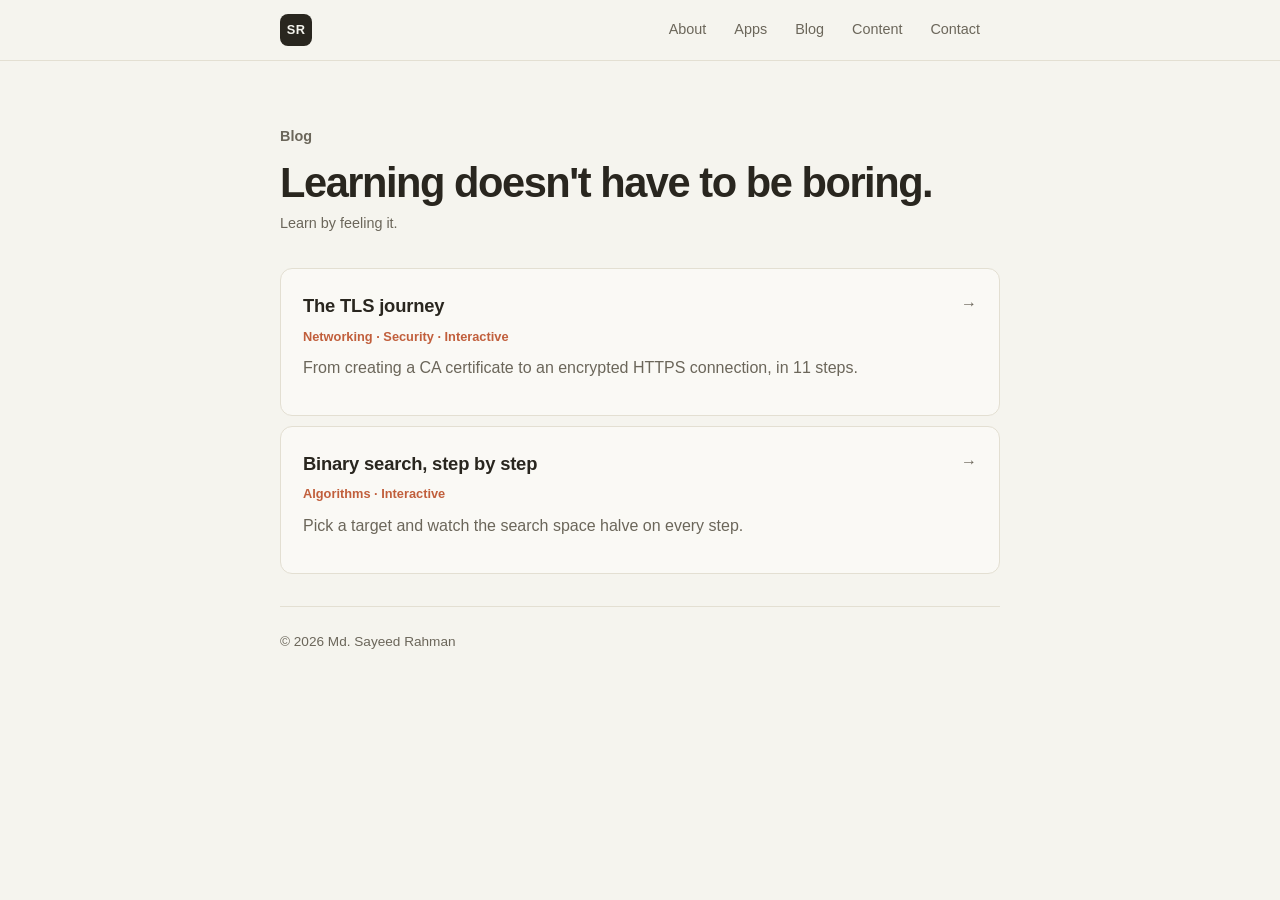
==== blog/index.html @ 5da88f7f "add advanced https tls journey blog" ====
<!DOCTYPE html>
<html lang="en">
<head>
  <meta charset="UTF-8">
  <meta name="viewport" content="width=device-width, initial-scale=1">
  <title>Blog · Md. Sayeed Rahman</title>
  <meta name="description" content="Interactive articles for learning software engineering concepts visually.">
  <link rel="stylesheet" href="../styles.css">
</head>
<body>
  <header class="topbar">
    <div class="wrap bar">
      <a class="brand" href="../index.html" aria-label="Home">SR</a>
      <nav aria-label="Primary">
        <a href="../index.html#about">About</a>
        <a href="../index.html#apps">Apps</a>
        <a href="../index.html#blog">Blog</a>
        <a href="../index.html#content">Content</a>
        <a href="../index.html#contact">Contact</a>
      </nav>
    </div>
  </header>

  <main class="wrap doc">
    <p class="eyebrow">Blog</p>
    <h1>Learning doesn't have to be boring.</h1>
    <p class="meta">Learn by feeling it.</p>

    <!-- Add a new post: copy the card below and point it at blog/<slug>/ -->
    <div class="cards cards-full">
      <a class="card project" href="tls-journey/index.html">
        <div>
          <h3>The TLS journey</h3>
          <p class="kind">Networking · Security · Interactive</p>
          <p>From creating a CA certificate to an encrypted HTTPS connection, in 11 steps.</p>
        </div>
        <span class="arrow" aria-hidden="true">→</span>
      </a>
      <a class="card project" href="binary-search/index.html">
        <div>
          <h3>Binary search, step by step</h3>
          <p class="kind">Algorithms · Interactive</p>
          <p>Pick a target and watch the search space halve on every step.</p>
        </div>
        <span class="arrow" aria-hidden="true">→</span>
      </a>
    </div>

    <footer>
      <span>© <span id="year"></span> Md. Sayeed Rahman</span>
    </footer>
  </main>

  <script>
    document.getElementById("year").textContent = new Date().getFullYear();
  </script>
</body>
</html>
---- styles.css ----
:root {
  --bg: #f5f4ee;
  --surface: #faf9f5;
  --ink: #29261f;
  --muted: #6b665a;
  --line: #e3dfd2;
  --accent: #c15f3c;
  --accent-soft: #ece8da;
  --trust: #1f6b3a;
  --trust-soft: #e8f4ec;
  --trust-hover: #d9eee0;
  --trust-line: #b9d9c3;
  --sans: "Helvetica Neue", Helvetica, Arial, sans-serif;
}

* { box-sizing: border-box; }
html { scroll-behavior: smooth; }
body {
  margin: 0;
  background: var(--bg);
  color: var(--ink);
  font-family: var(--sans);
  font-size: 16px;
  line-height: 1.65;
  -webkit-font-smoothing: antialiased;
}
a { color: inherit; text-decoration: none; }
:focus-visible { outline: 2px solid var(--accent); outline-offset: 3px; border-radius: 6px; }

.wrap { width: min(720px, calc(100% - 40px)); margin: 0 auto; }

/* Top bar */
.topbar {
  position: sticky;
  top: 0;
  z-index: 10;
  background: color-mix(in srgb, var(--bg) 80%, transparent);
  backdrop-filter: blur(10px);
  -webkit-backdrop-filter: blur(10px);
  border-bottom: 1px solid var(--line);
}
.bar { display: flex; align-items: center; justify-content: space-between; height: 60px; }
.brand {
  display: grid;
  place-items: center;
  width: 32px;
  height: 32px;
  border-radius: 8px;
  background: var(--ink);
  color: var(--bg);
  font-size: 0.8rem;
  font-weight: 700;
  letter-spacing: 0.02em;
}
nav { display: flex; gap: 4px; margin-left: auto; margin-right: 8px; }
nav a {
  padding: 6px 12px;
  border-radius: 8px;
  font-size: 0.9rem;
  color: var(--muted);
  transition: color 0.15s, background 0.15s;
}
nav a:hover { color: var(--ink); }
nav a.active { color: var(--ink); background: var(--accent-soft); }

/* Hero */
.hero { padding: 96px 0 72px; }
.eyebrow { margin: 0 0 14px; font-size: 0.9rem; color: var(--accent); font-weight: 600; }
h1 {
  margin: 0 0 18px;
  font-size: clamp(2.4rem, 7vw, 3.6rem);
  line-height: 1.05;
  letter-spacing: -0.035em;
  font-weight: 700;
}
.lede { margin: 0 0 24px; max-width: 34rem; font-size: 1.15rem; color: var(--muted); }

.tags { display: flex; flex-wrap: wrap; gap: 8px; margin: 0 0 32px; padding: 0; list-style: none; }
.tags li {
  padding: 4px 12px;
  border: 1px solid var(--line);
  border-radius: 999px;
  background: var(--surface);
  font-size: 0.85rem;
  color: var(--muted);
}

.actions { display: flex; flex-wrap: wrap; gap: 10px; }
.btn {
  display: inline-flex;
  align-items: center;
  padding: 10px 18px;
  border: 1px solid var(--line);
  border-radius: 10px;
  background: var(--surface);
  font-size: 0.92rem;
  font-weight: 600;
  transition: border-color 0.15s, transform 0.15s;
}
.btn:hover { border-color: var(--muted); }
.btn-primary { background: var(--ink); color: var(--bg); border-color: var(--ink); }
.btn-primary:hover { border-color: var(--ink); transform: translateY(-1px); }

.stats { display: flex; flex-wrap: wrap; gap: 40px; margin: 56px 0 0; padding-top: 28px; border-top: 1px solid var(--line); }
.stats dt { font-size: 1.6rem; font-weight: 700; letter-spacing: -0.02em; }
.stats dd { margin: 0; font-size: 0.85rem; color: var(--muted); }

/* Sections */
section[id] { padding: 48px 0; scroll-margin-top: 60px; }
h2 {
  margin: 0 0 16px;
  font-size: 0.8rem;
  font-weight: 600;
  letter-spacing: 0.1em;
  text-transform: uppercase;
  color: var(--muted);
}
section p { margin: 0 0 14px; color: var(--muted); }
section p:last-child { margin-bottom: 0; }
#about p { color: var(--ink); }

/* Cards */
.card {
  display: flex;
  justify-content: space-between;
  align-items: center;
  gap: 16px;
  padding: 16px 18px;
  border: 1px solid var(--line);
  border-radius: 12px;
  background: var(--surface);
  transition: border-color 0.15s, transform 0.15s;
}
.card:hover { border-color: var(--accent); transform: translateY(-1px); }
.arrow { color: var(--muted); transition: color 0.15s, transform 0.15s; }
.card:hover .arrow { color: var(--accent); transform: translate(2px, -2px); }

.ico { width: 18px; height: 18px; flex: none; fill: none; stroke: currentColor; stroke-width: 2; stroke-linecap: round; stroke-linejoin: round; }
.label, .project h3 { display: flex; align-items: center; gap: 10px; }
.project { position: relative; padding: 22px; align-items: flex-start; }
.project h3 { margin: 0 0 4px; font-size: 1.15rem; letter-spacing: -0.01em; }
.project p { margin: 0; }
/* Stretched link: makes the whole card clickable while allowing other links inside it */
.stretch::after { content: ""; position: absolute; inset: 0; border-radius: 12px; }
.project p.kind { margin-bottom: 8px; font-size: 0.8rem; font-weight: 600; color: var(--accent); }

/* Green pill for privacy/security links inside a card */
.trust-badge {
  display: inline-flex;
  align-items: center;
  gap: 8px;
  position: relative; /* sits above the card's stretched link */
  margin-top: 14px;
  padding: 6px 12px;
  border: 1px solid var(--trust-line);
  border-radius: 999px;
  background: var(--trust-soft);
  font-size: 0.82rem;
  font-weight: 600;
  color: var(--trust);
  transition: background 0.15s, border-color 0.15s;
}
.trust-badge:hover { background: var(--trust-hover); border-color: var(--trust); }

/* Card grid: 2 per row on desktop, 1 on mobile; a lone last card is centered */
.cards { display: flex; flex-wrap: wrap; justify-content: center; gap: 10px; }
.cards > .project { flex: 0 1 calc(50% - 5px); min-width: 0; }
/* Modifier: every card takes the full row (use while a section has a single item) */
.cards-full > .project { flex-basis: 100%; }

.links { display: grid; grid-template-columns: 1fr 1fr; gap: 10px; margin: 20px 0 0; padding: 0; list-style: none; }
.links .card { font-size: 0.95rem; font-weight: 500; overflow-wrap: anywhere; }
/* Modifier: item spans both columns */
.links .wide { grid-column: 1 / -1; }
.links small { display: block; font-size: 0.8rem; font-weight: 400; color: var(--muted); }
.links .email { position: relative; }
.links .email .card { padding-right: 96px; }
.copy-btn {
  position: absolute;
  top: 50%;
  right: 14px;
  transform: translateY(-50%);
  padding: 4px 10px;
  border: 1px solid var(--line);
  border-radius: 6px;
  background: var(--bg);
  color: var(--muted);
  font: inherit;
  font-size: 0.78rem;
  cursor: pointer;
}
.copy-btn:hover { color: var(--ink); border-color: var(--muted); }

/* Long-form pages (privacy policy) */
.doc { padding-top: 64px; }
.doc h1 { font-size: clamp(2rem, 5vw, 2.6rem); margin-bottom: 8px; }
.doc .meta { margin: 0 0 32px; font-size: 0.9rem; color: var(--muted); }
.doc h2 { margin: 36px 0 10px; font-size: 1.1rem; letter-spacing: -0.01em; text-transform: none; color: var(--ink); }
.doc p, .doc li { color: var(--muted); }
.doc p { margin: 0 0 12px; }
.doc ul { margin: 0 0 12px; padding-left: 20px; }
.doc strong { color: var(--ink); }

footer { margin-top: 32px; padding: 24px 0 40px; border-top: 1px solid var(--line); font-size: 0.85rem; color: var(--muted); }

@media (max-width: 560px) {
  .hero { padding: 56px 0 48px; }
  .links { grid-template-columns: 1fr; }
  .cards > .project { flex-basis: 100%; }
  nav a { padding: 6px 8px; }
  .stats { gap: 28px; }
}

@media (prefers-reduced-motion: reduce) {
  html { scroll-behavior: auto; }
  * { transition: none !important; }
}
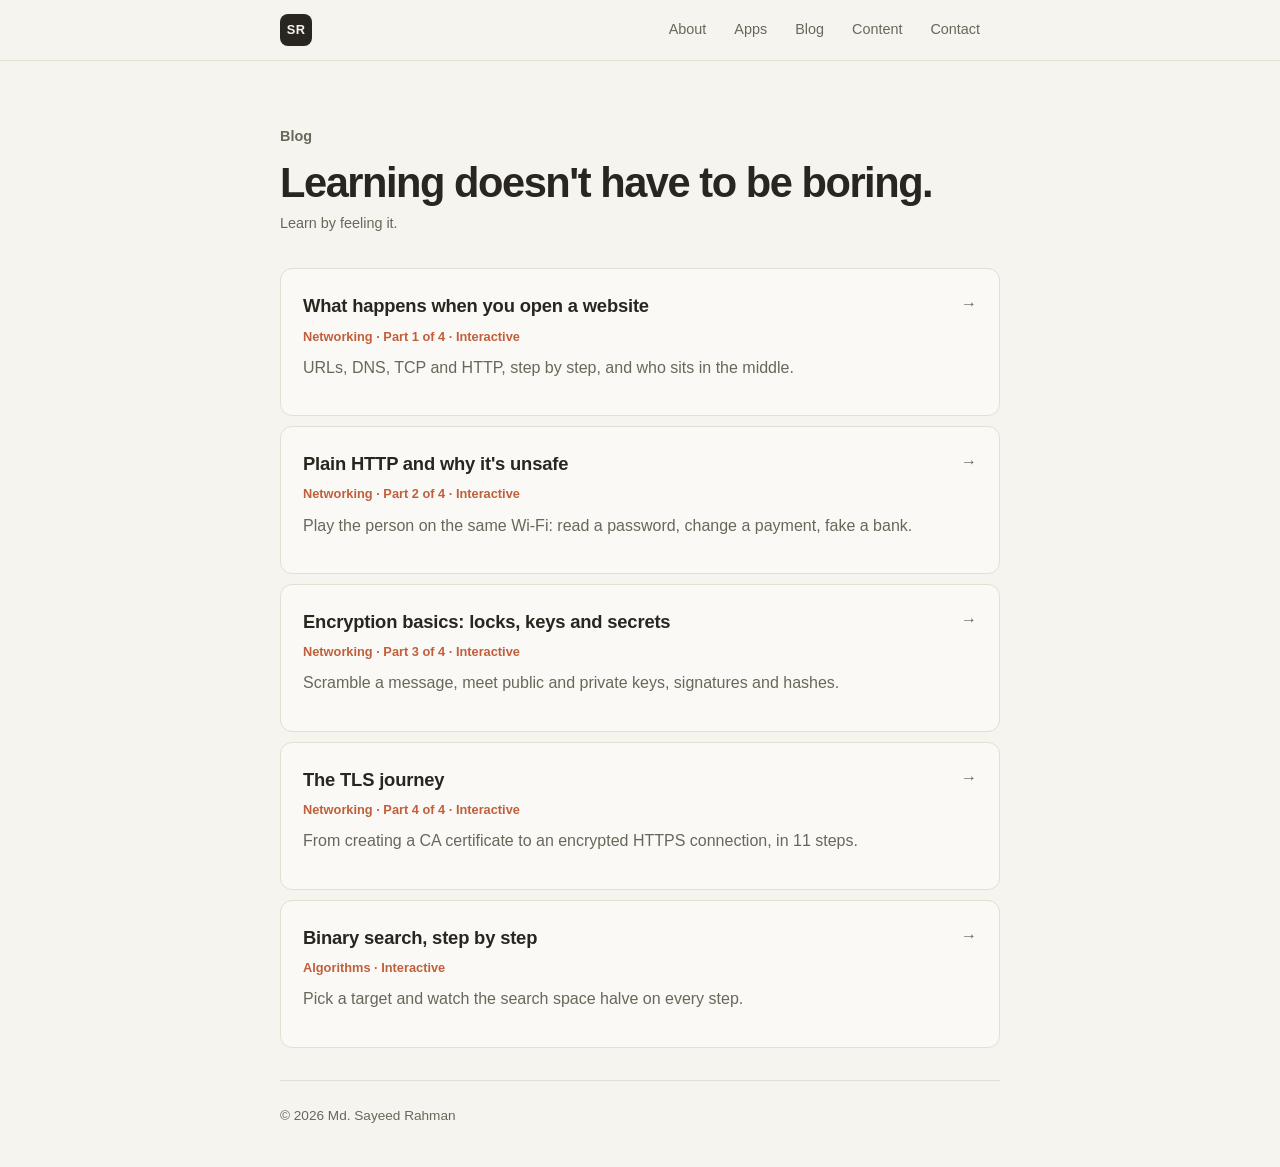
==== commit 0eed6980: "complete networking series blogs with total 4 blog in sequence" ====
--- a/blog/index.html
+++ b/blog/index.html
@@ -28,10 +28,34 @@
 
     <!-- Add a new post: copy the card below and point it at blog/<slug>/ -->
     <div class="cards cards-full">
+      <a class="card project" href="how-a-website-loads/index.html">
+        <div>
+          <h3>What happens when you open a website</h3>
+          <p class="kind">Networking · Part 1 of 4 · Interactive</p>
+          <p>URLs, DNS, TCP and HTTP, step by step, and who sits in the middle.</p>
+        </div>
+        <span class="arrow" aria-hidden="true">→</span>
+      </a>
+      <a class="card project" href="plain-http-unsafe/index.html">
+        <div>
+          <h3>Plain HTTP and why it's unsafe</h3>
+          <p class="kind">Networking · Part 2 of 4 · Interactive</p>
+          <p>Play the person on the same Wi‑Fi: read a password, change a payment, fake a bank.</p>
+        </div>
+        <span class="arrow" aria-hidden="true">→</span>
+      </a>
+      <a class="card project" href="encryption-basics/index.html">
+        <div>
+          <h3>Encryption basics: locks, keys and secrets</h3>
+          <p class="kind">Networking · Part 3 of 4 · Interactive</p>
+          <p>Scramble a message, meet public and private keys, signatures and hashes.</p>
+        </div>
+        <span class="arrow" aria-hidden="true">→</span>
+      </a>
       <a class="card project" href="tls-journey/index.html">
         <div>
           <h3>The TLS journey</h3>
-          <p class="kind">Networking · Security · Interactive</p>
+          <p class="kind">Networking · Part 4 of 4 · Interactive</p>
           <p>From creating a CA certificate to an encrypted HTTPS connection, in 11 steps.</p>
         </div>
         <span class="arrow" aria-hidden="true">→</span>
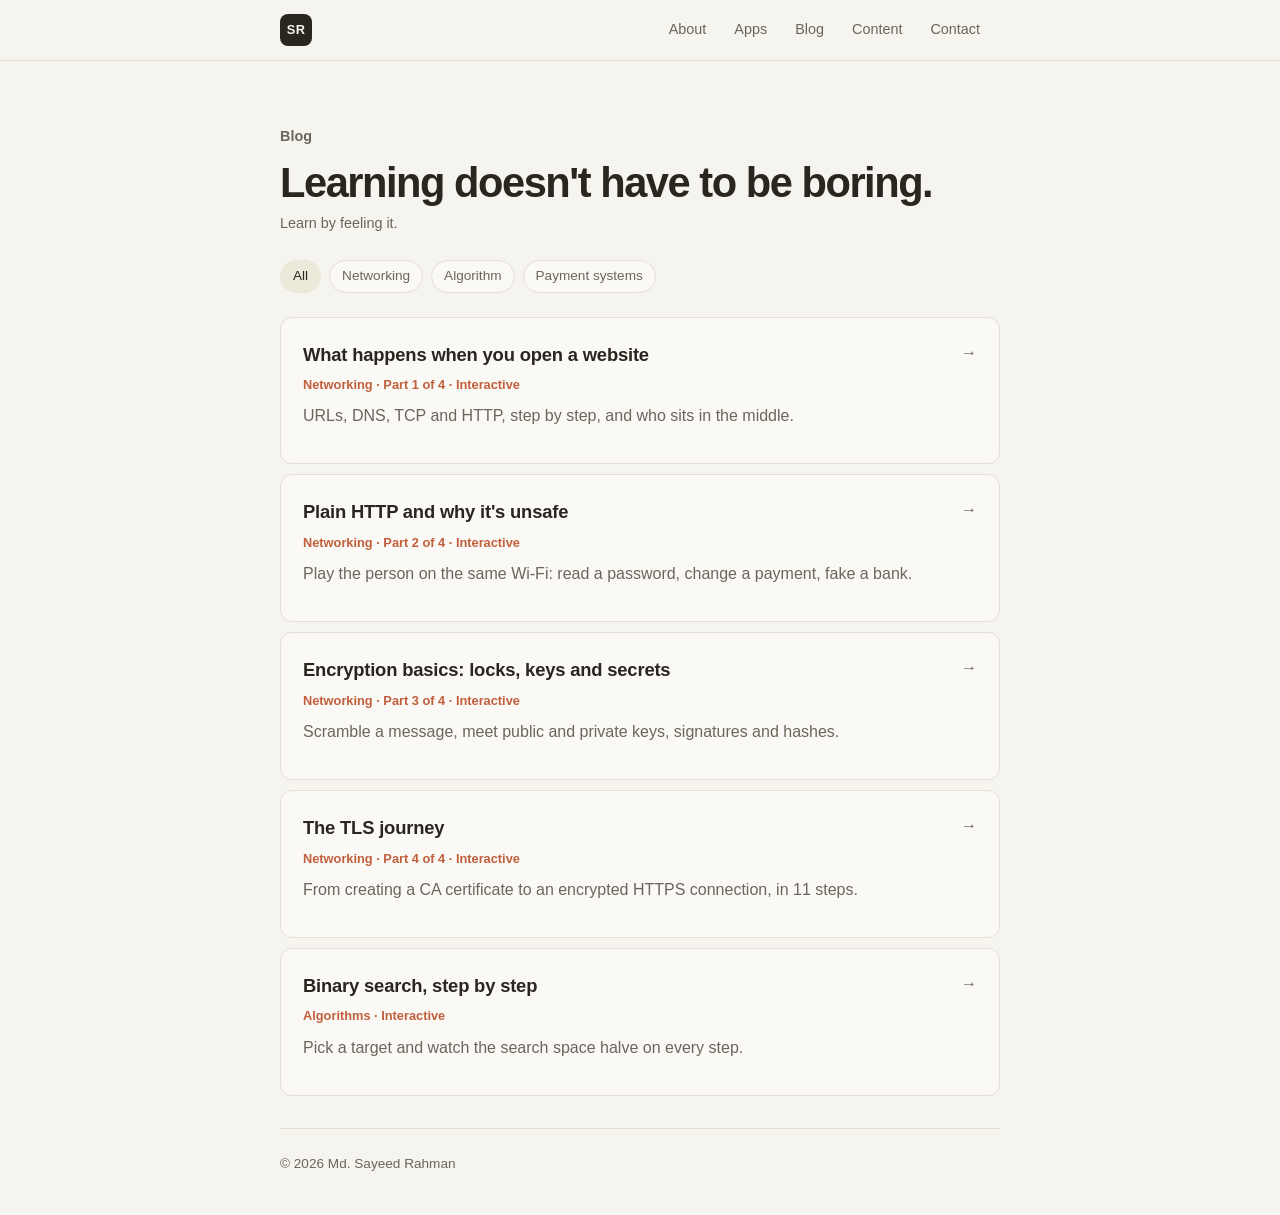
==== commit f4d05625: "feat: allow categorizing filtering blogs" ====
--- a/blog/index.html
+++ b/blog/index.html
@@ -5,7 +5,7 @@
   <meta name="viewport" content="width=device-width, initial-scale=1">
   <title>Blog · Md. Sayeed Rahman</title>
   <meta name="description" content="Interactive articles for learning software engineering concepts visually.">
-  <link rel="stylesheet" href="../styles.css">
+  <link rel="stylesheet" href="../styles.css?v=10">
 </head>
 <body>
   <header class="topbar">
@@ -26,9 +26,16 @@
     <h1>Learning doesn't have to be boring.</h1>
     <p class="meta">Learn by feeling it.</p>
 
-    <!-- Add a new post: copy the card below and point it at blog/<slug>/ -->
-    <div class="cards cards-full">
-      <a class="card project" href="how-a-website-loads/index.html">
+    <div class="filters" role="group" aria-label="Filter by category">
+      <button type="button" class="is-active" data-filter="all">All</button>
+      <button type="button" data-filter="networking">Networking</button>
+      <button type="button" data-filter="algorithm">Algorithm</button>
+      <button type="button" data-filter="payment-systems">Payment systems</button>
+    </div>
+
+    <!-- Add a new post: copy the card below, set data-category, and point it at blog/<slug>/ -->
+    <div class="cards cards-full" id="posts">
+      <a class="card project" href="how-a-website-loads/index.html" data-category="networking">
         <div>
           <h3>What happens when you open a website</h3>
           <p class="kind">Networking · Part 1 of 4 · Interactive</p>
@@ -36,7 +43,7 @@
         </div>
         <span class="arrow" aria-hidden="true">→</span>
       </a>
-      <a class="card project" href="plain-http-unsafe/index.html">
+      <a class="card project" href="plain-http-unsafe/index.html" data-category="networking">
         <div>
           <h3>Plain HTTP and why it's unsafe</h3>
           <p class="kind">Networking · Part 2 of 4 · Interactive</p>
@@ -44,7 +51,7 @@
         </div>
         <span class="arrow" aria-hidden="true">→</span>
       </a>
-      <a class="card project" href="encryption-basics/index.html">
+      <a class="card project" href="encryption-basics/index.html" data-category="networking">
         <div>
           <h3>Encryption basics: locks, keys and secrets</h3>
           <p class="kind">Networking · Part 3 of 4 · Interactive</p>
@@ -52,7 +59,7 @@
         </div>
         <span class="arrow" aria-hidden="true">→</span>
       </a>
-      <a class="card project" href="tls-journey/index.html">
+      <a class="card project" href="tls-journey/index.html" data-category="networking">
         <div>
           <h3>The TLS journey</h3>
           <p class="kind">Networking · Part 4 of 4 · Interactive</p>
@@ -60,7 +67,7 @@
         </div>
         <span class="arrow" aria-hidden="true">→</span>
       </a>
-      <a class="card project" href="binary-search/index.html">
+      <a class="card project" href="binary-search/index.html" data-category="algorithm">
         <div>
           <h3>Binary search, step by step</h3>
           <p class="kind">Algorithms · Interactive</p>
@@ -69,6 +76,7 @@
         <span class="arrow" aria-hidden="true">→</span>
       </a>
     </div>
+    <p class="filter-empty" id="filter-empty" hidden>No posts in this category yet.</p>
 
     <footer>
       <span>© <span id="year"></span> Md. Sayeed Rahman</span>
@@ -77,6 +85,28 @@
 
   <script>
     document.getElementById("year").textContent = new Date().getFullYear();
+
+    (function () {
+      var filters = document.querySelector(".filters");
+      var cards = document.querySelectorAll("#posts [data-category]");
+      var empty = document.getElementById("filter-empty");
+
+      filters.addEventListener("click", function (e) {
+        var btn = e.target.closest("[data-filter]");
+        if (!btn) return;
+        var cat = btn.getAttribute("data-filter");
+        Array.prototype.forEach.call(filters.querySelectorAll("[data-filter]"), function (b) {
+          b.classList.toggle("is-active", b === btn);
+        });
+        var shown = 0;
+        Array.prototype.forEach.call(cards, function (card) {
+          var match = cat === "all" || card.getAttribute("data-category") === cat;
+          card.hidden = !match;
+          if (match) shown += 1;
+        });
+        empty.hidden = shown > 0;
+      });
+    })();
   </script>
 </body>
 </html>
--- a/styles.css
+++ b/styles.css
@@ -85,6 +85,25 @@
   color: var(--muted);
 }
 
+.filters { display: flex; flex-wrap: wrap; gap: 8px; margin: -8px 0 24px; }
+.filters button {
+  padding: 4px 12px;
+  border: 1px solid var(--line);
+  border-radius: 999px;
+  background: var(--surface);
+  color: var(--muted);
+  font: inherit;
+  font-size: 0.85rem;
+  cursor: pointer;
+}
+.filters button:hover { color: var(--ink); }
+.filters button.is-active {
+  color: var(--ink);
+  background: var(--accent-soft);
+  border-color: transparent;
+}
+.filter-empty { margin: 0 0 12px; }
+
 .actions { display: flex; flex-wrap: wrap; gap: 10px; }
 .btn {
   display: inline-flex;
@@ -132,6 +151,7 @@
   transition: border-color 0.15s, transform 0.15s;
 }
 .card:hover { border-color: var(--accent); transform: translateY(-1px); }
+.card[hidden] { display: none; }
 .arrow { color: var(--muted); transition: color 0.15s, transform 0.15s; }
 .card:hover .arrow { color: var(--accent); transform: translate(2px, -2px); }
 
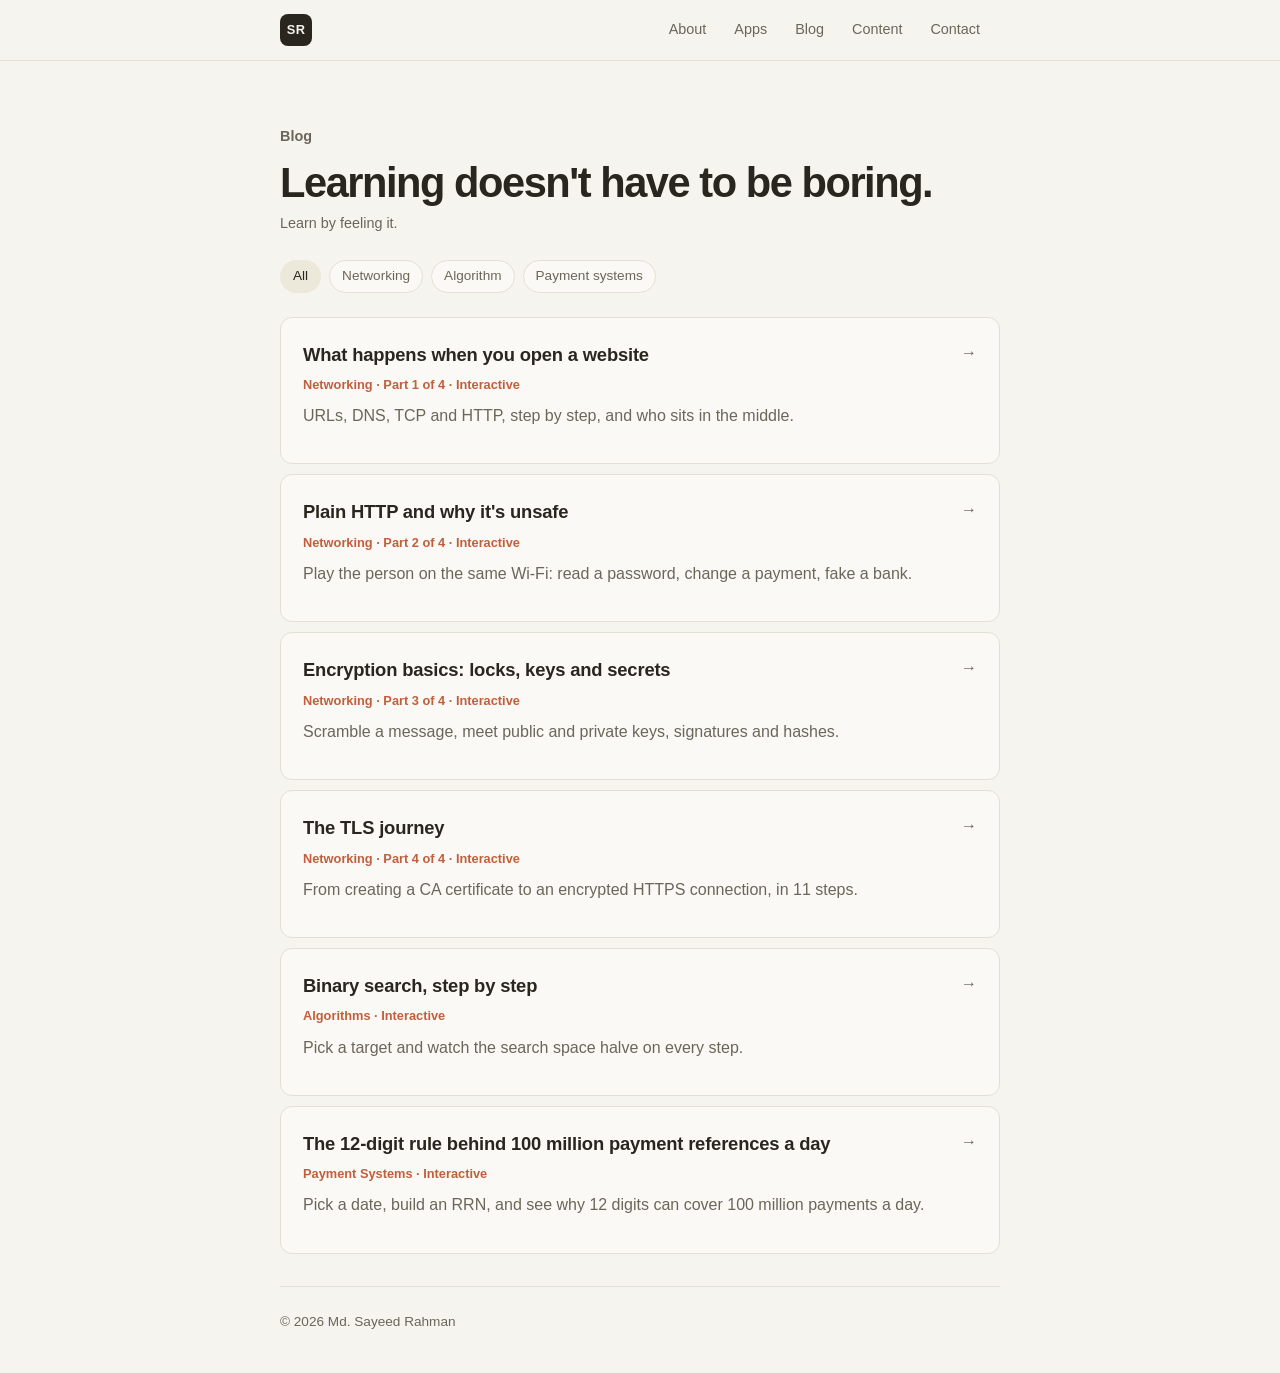
==== commit 4534d1a8: "add rrn-generation blog" ====
--- a/blog/index.html
+++ b/blog/index.html
@@ -75,6 +75,14 @@
         </div>
         <span class="arrow" aria-hidden="true">→</span>
       </a>
+      <a class="card project" href="rrn-generation/index.html" data-category="payment-systems">
+        <div>
+          <h3>The 12-digit rule behind 100 million payment references a day</h3>
+          <p class="kind">Payment Systems · Interactive</p>
+          <p>Pick a date, build an RRN, and see why 12 digits can cover 100 million payments a day.</p>
+        </div>
+        <span class="arrow" aria-hidden="true">→</span>
+      </a>
     </div>
     <p class="filter-empty" id="filter-empty" hidden>No posts in this category yet.</p>
 
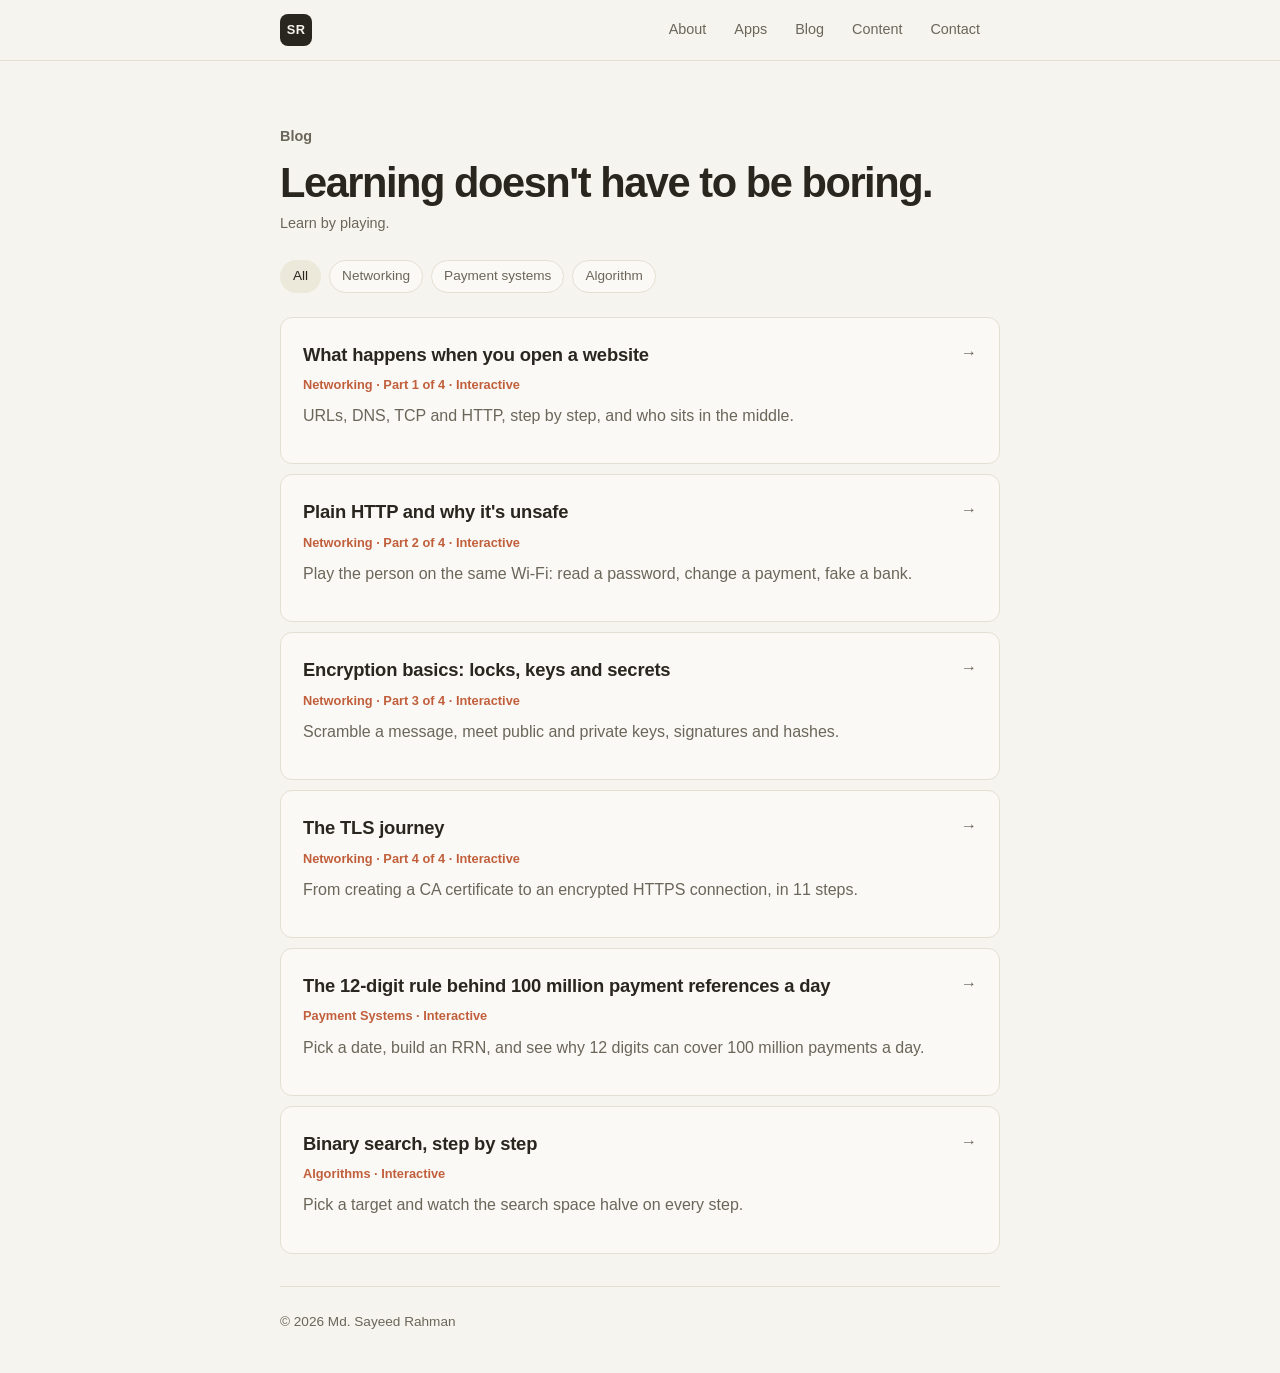
==== commit c0ba3615: "chore: organize blogs better" ====
--- a/blog/index.html
+++ b/blog/index.html
@@ -24,13 +24,13 @@
   <main class="wrap doc">
     <p class="eyebrow">Blog</p>
     <h1>Learning doesn't have to be boring.</h1>
-    <p class="meta">Learn by feeling it.</p>
+    <p class="meta">Learn by playing.</p>
 
     <div class="filters" role="group" aria-label="Filter by category">
       <button type="button" class="is-active" data-filter="all">All</button>
       <button type="button" data-filter="networking">Networking</button>
+      <button type="button" data-filter="payment-systems">Payment systems</button>
       <button type="button" data-filter="algorithm">Algorithm</button>
-      <button type="button" data-filter="payment-systems">Payment systems</button>
     </div>
 
     <!-- Add a new post: copy the card below, set data-category, and point it at blog/<slug>/ -->
@@ -67,19 +67,19 @@
         </div>
         <span class="arrow" aria-hidden="true">→</span>
       </a>
+      <a class="card project" href="rrn-generation/index.html" data-category="payment-systems">
+        <div>
+          <h3>The 12-digit rule behind 100 million payment references a day</h3>
+          <p class="kind">Payment Systems · Interactive</p>
+          <p>Pick a date, build an RRN, and see why 12 digits can cover 100 million payments a day.</p>
+        </div>
+        <span class="arrow" aria-hidden="true">→</span>
+      </a>
       <a class="card project" href="binary-search/index.html" data-category="algorithm">
         <div>
           <h3>Binary search, step by step</h3>
           <p class="kind">Algorithms · Interactive</p>
           <p>Pick a target and watch the search space halve on every step.</p>
-        </div>
-        <span class="arrow" aria-hidden="true">→</span>
-      </a>
-      <a class="card project" href="rrn-generation/index.html" data-category="payment-systems">
-        <div>
-          <h3>The 12-digit rule behind 100 million payment references a day</h3>
-          <p class="kind">Payment Systems · Interactive</p>
-          <p>Pick a date, build an RRN, and see why 12 digits can cover 100 million payments a day.</p>
         </div>
         <span class="arrow" aria-hidden="true">→</span>
       </a>
--- a/styles.css
+++ b/styles.css
@@ -84,6 +84,13 @@
   font-size: 0.85rem;
   color: var(--muted);
 }
+.card-chips { margin: 14px 0 0; }
+.card-chips li {
+  color: var(--trust);
+  background: var(--trust-soft);
+  border-color: var(--trust-line);
+  font-weight: 600;
+}
 
 .filters { display: flex; flex-wrap: wrap; gap: 8px; margin: -8px 0 24px; }
 .filters button {
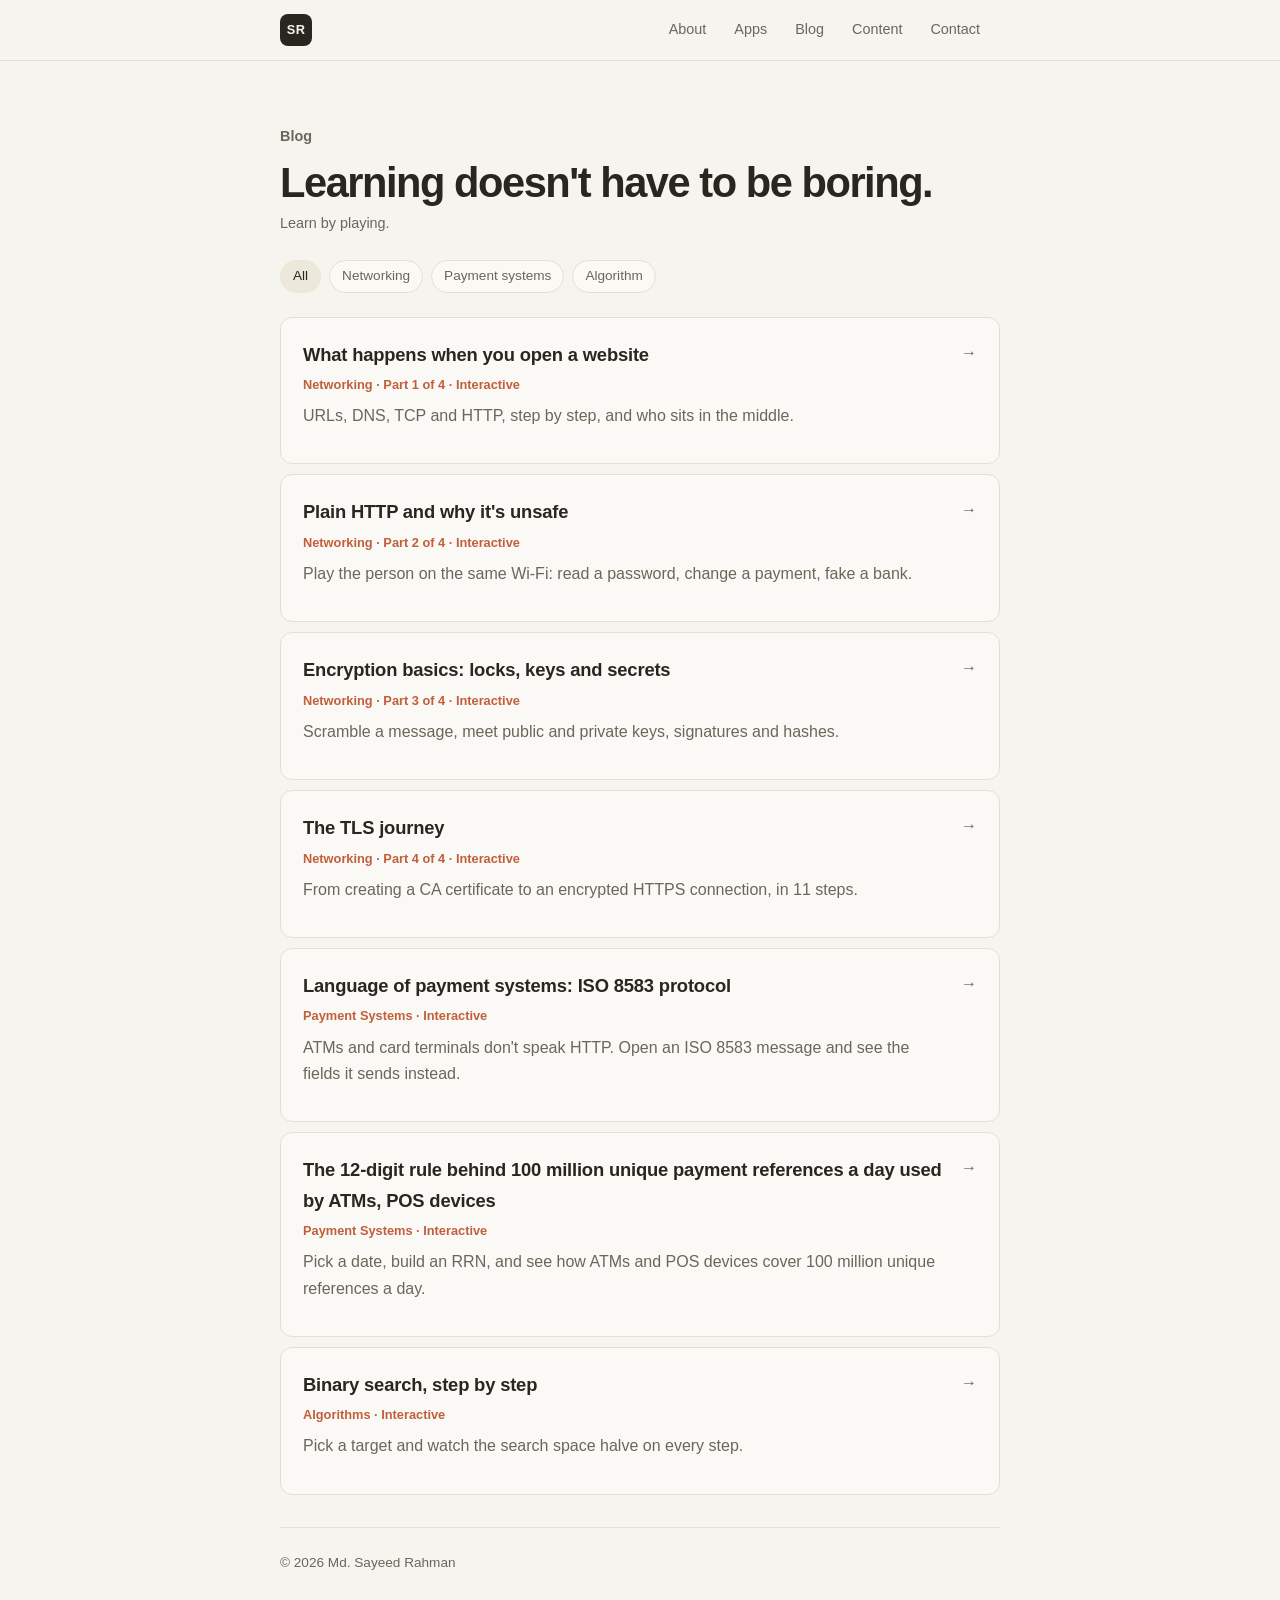
==== commit 95ecd7db: "add article on iso8583" ====
--- a/blog/index.html
+++ b/blog/index.html
@@ -67,11 +67,19 @@
         </div>
         <span class="arrow" aria-hidden="true">→</span>
       </a>
+      <a class="card project" href="language-of-payment-systems-iso8583/iso8583-article.html" data-category="payment-systems">
+        <div>
+          <h3>Language of payment systems: ISO 8583 protocol</h3>
+          <p class="kind">Payment Systems · Interactive</p>
+          <p>ATMs and card terminals don't speak HTTP. Open an ISO 8583 message and see the fields it sends instead.</p>
+        </div>
+        <span class="arrow" aria-hidden="true">→</span>
+      </a>
       <a class="card project" href="rrn-generation/index.html" data-category="payment-systems">
         <div>
-          <h3>The 12-digit rule behind 100 million payment references a day</h3>
+          <h3>The 12-digit rule behind 100 million unique payment references a day used by ATMs, POS devices</h3>
           <p class="kind">Payment Systems · Interactive</p>
-          <p>Pick a date, build an RRN, and see why 12 digits can cover 100 million payments a day.</p>
+          <p>Pick a date, build an RRN, and see how ATMs and POS devices cover 100 million unique references a day.</p>
         </div>
         <span class="arrow" aria-hidden="true">→</span>
       </a>
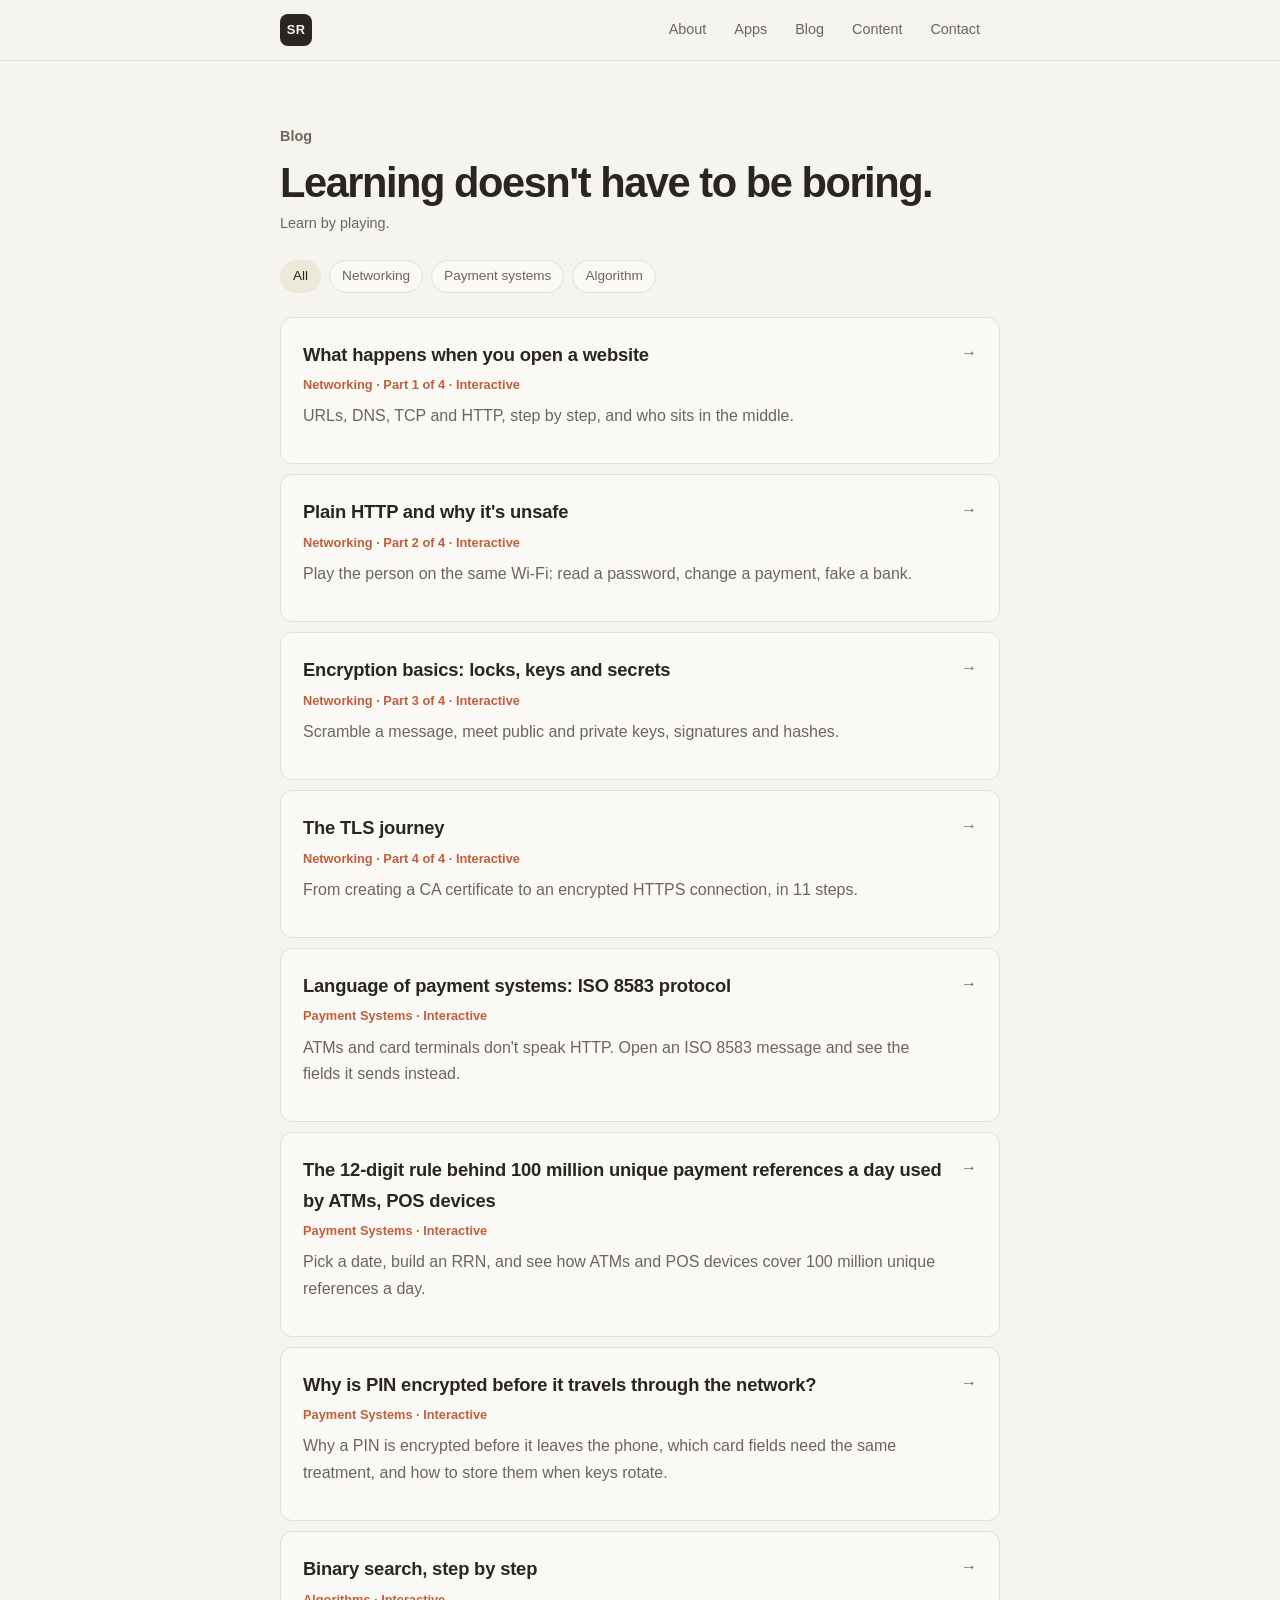
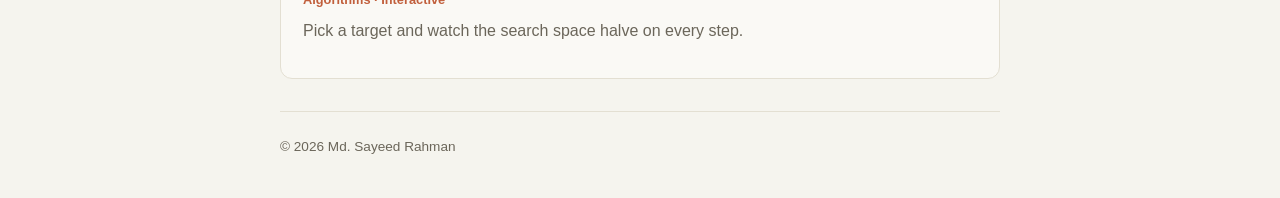
==== commit bf8b54bb: "feat: add blog on encrypting pin like sensative data before traveling the network" ====
--- a/blog/index.html
+++ b/blog/index.html
@@ -83,6 +83,14 @@
         </div>
         <span class="arrow" aria-hidden="true">→</span>
       </a>
+      <a class="card project" href="encrypt-pin-before-it-travels/guarding-the-pin.html" data-category="payment-systems">
+        <div>
+          <h3>Why is PIN encrypted before it travels through the network?</h3>
+          <p class="kind">Payment Systems · Interactive</p>
+          <p>Why a PIN is encrypted before it leaves the phone, which card fields need the same treatment, and how to store them when keys rotate.</p>
+        </div>
+        <span class="arrow" aria-hidden="true">→</span>
+      </a>
       <a class="card project" href="binary-search/index.html" data-category="algorithm">
         <div>
           <h3>Binary search, step by step</h3>
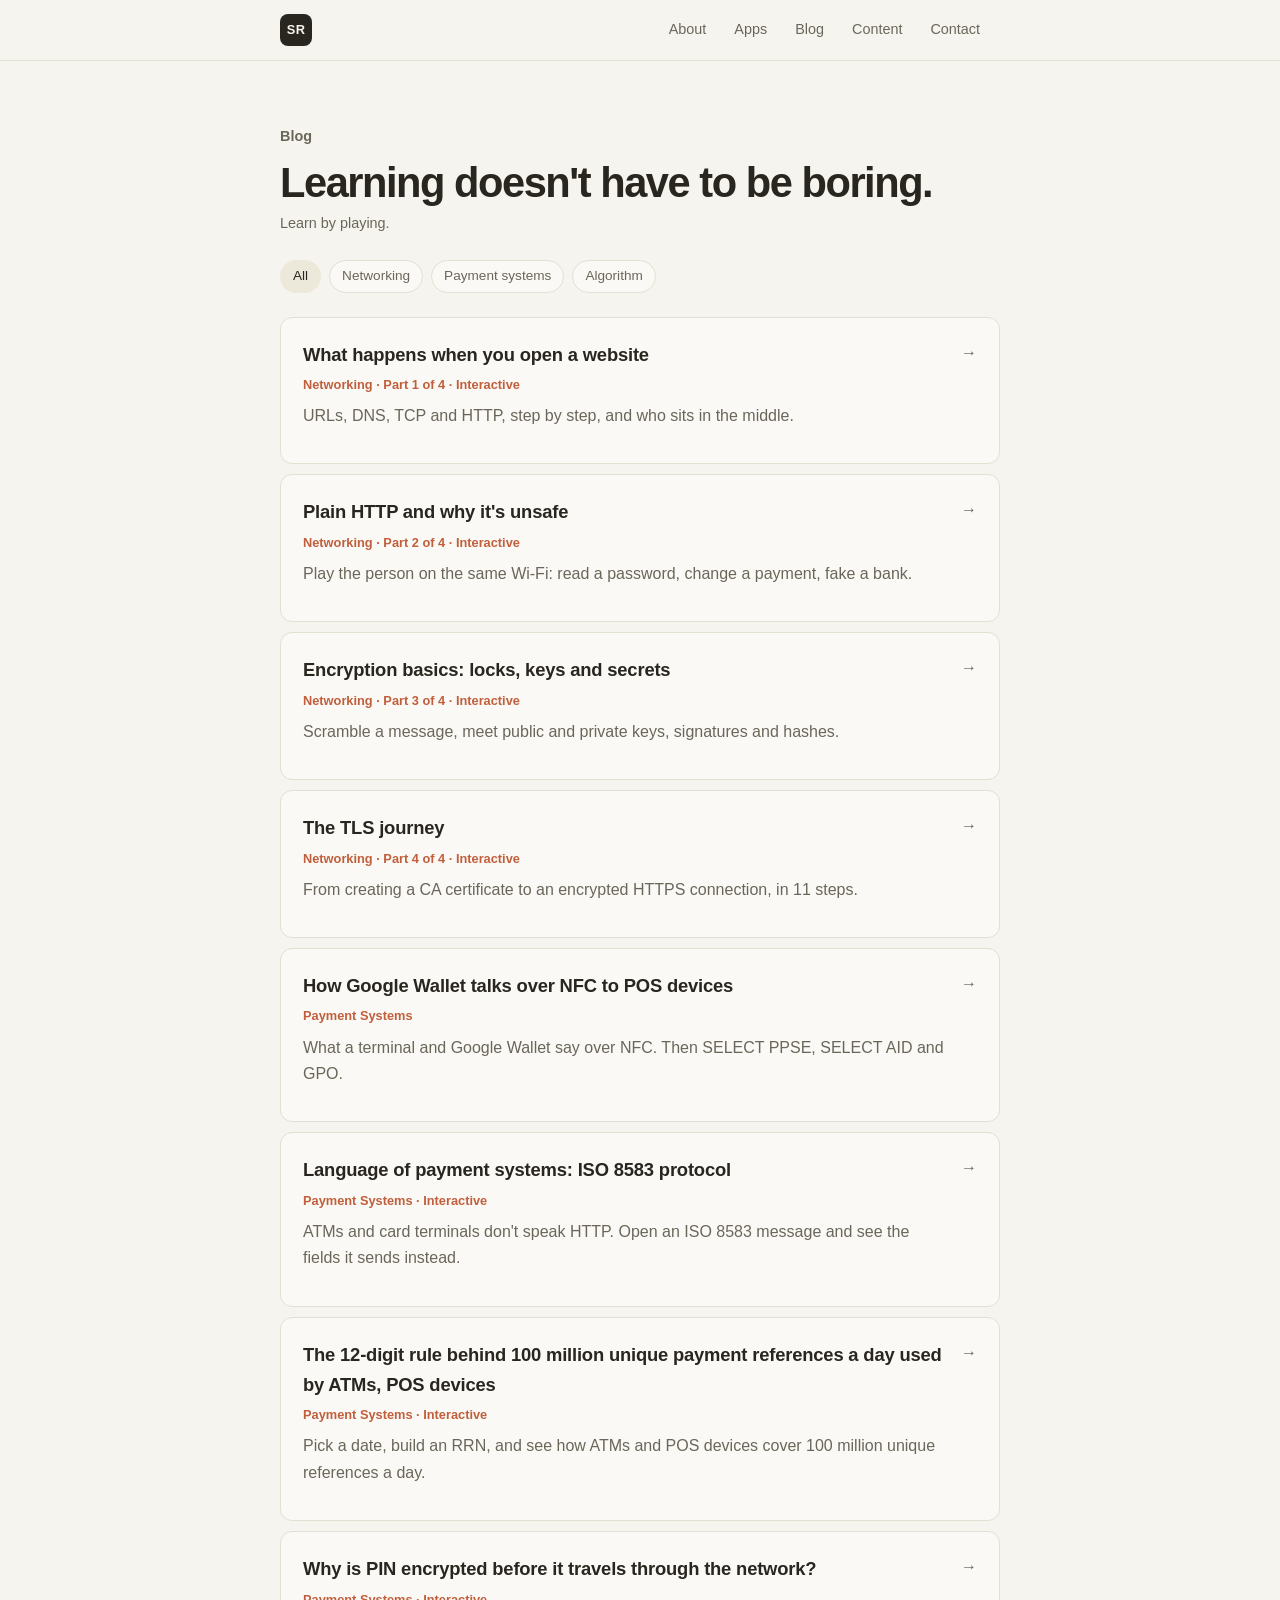
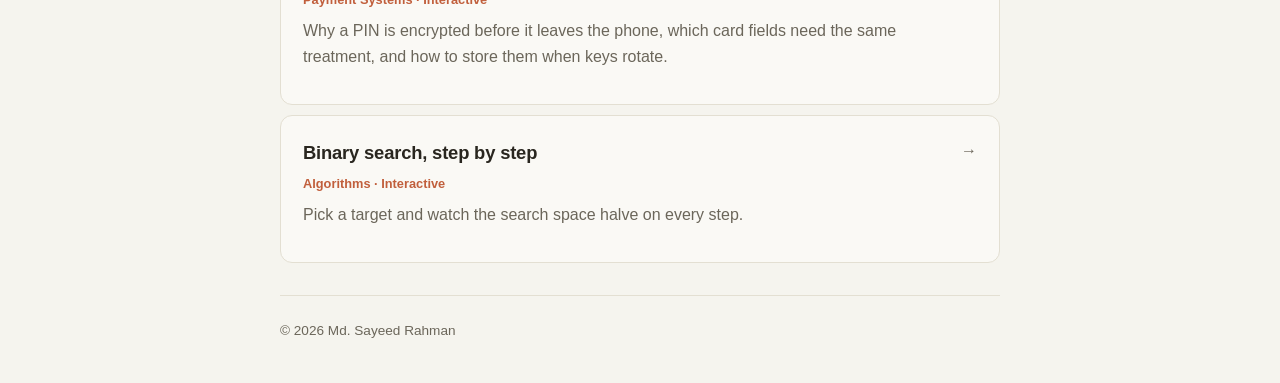
==== commit 93e58d4c: "feat: add blog on google wallet nfc communication with pos devices" ====
--- a/blog/index.html
+++ b/blog/index.html
@@ -64,6 +64,14 @@
           <h3>The TLS journey</h3>
           <p class="kind">Networking · Part 4 of 4 · Interactive</p>
           <p>From creating a CA certificate to an encrypted HTTPS connection, in 11 steps.</p>
+        </div>
+        <span class="arrow" aria-hidden="true">→</span>
+      </a>
+      <a class="card project" href="how-google-wallet-talks-nfc/index.html" data-category="payment-systems">
+        <div>
+          <h3>How Google Wallet talks over NFC to POS devices</h3>
+          <p class="kind">Payment Systems</p>
+          <p>What a terminal and Google Wallet say over NFC. Then SELECT PPSE, SELECT AID and GPO.</p>
         </div>
         <span class="arrow" aria-hidden="true">→</span>
       </a>
